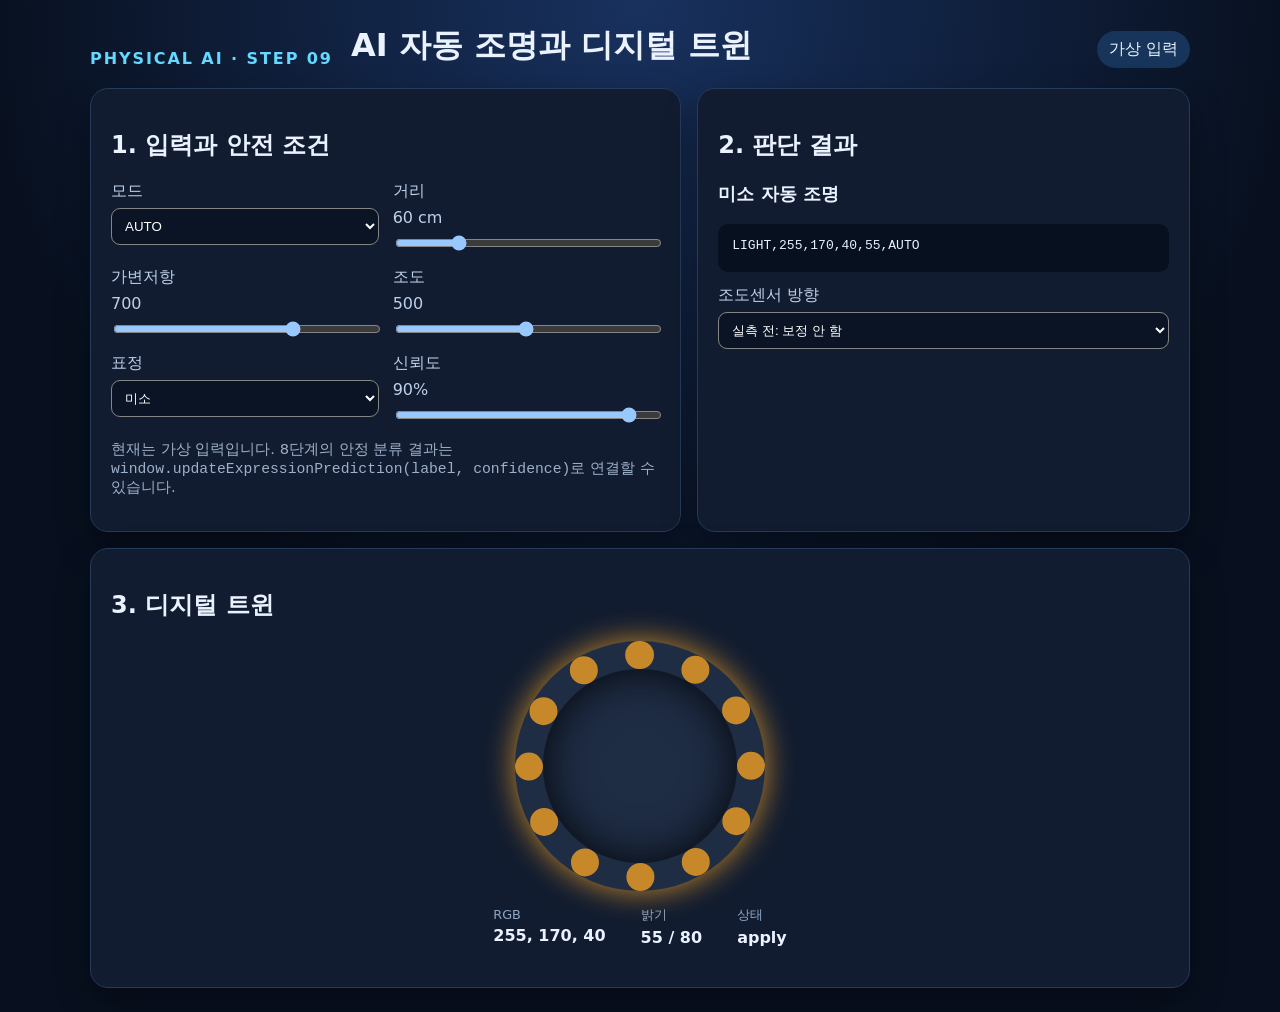
==== web/09_digital_twin/index.html @ 02e0abfb "Build web, AI, and digital twin lessons" ====
<!doctype html><html lang="ko"><head><meta charset="UTF-8"><meta name="viewport" content="width=device-width,initial-scale=1"><title>9단계 | AI 자동 조명과 디지털 트윈</title><link rel="stylesheet" href="styles.css"><script type="module" src="app.mjs"></script></head>
<body><header><p>PHYSICAL AI · STEP 09</p><h1>AI 자동 조명과 디지털 트윈</h1><span>가상 입력</span></header><main>
<section><h2>1. 입력과 안전 조건</h2><div class="grid">
<label>모드<select id="mode"><option>AUTO</option><option>MANUAL</option></select></label>
<label>거리 <output id="distanceOut"></output><input id="distance" type="range" min="5" max="250" value="60"></label>
<label>가변저항 <output id="potOut"></output><input id="pot" type="range" min="0" max="1023" value="700"></label>
<label>조도 <output id="lightOut"></output><input id="light" type="range" min="0" max="1023" value="500"></label>
<label>표정<select id="expression"><option value="smile">미소</option><option value="neutral">중립</option><option value="surprised">놀란 표정</option><option value="frown">찡그린 표정</option><option value="">확인 중</option></select></label>
<label>신뢰도 <output id="confidenceOut"></output><input id="confidence" type="range" min="0" max="1" step="0.01" value="0.90"></label></div>
<p class="note">현재는 가상 입력입니다. 8단계의 안정 분류 결과는 <code>window.updateExpressionPrediction(label, confidence)</code>로 연결할 수 있습니다.</p></section>
<section><h2>2. 판단 결과</h2><div id="decision" class="decision"></div><pre id="command"></pre><label>조도센서 방향<select id="lightDirection"><option value="unknown">실측 전: 보정 안 함</option><option value="higher_is_brighter">밝을수록 값이 큼</option><option value="lower_is_brighter">밝을수록 값이 작음</option></select></label></section>
<section><h2>3. 디지털 트윈</h2><div id="ring" class="ring" role="img"></div><dl><div><dt>RGB</dt><dd id="rgb">-</dd></div><div><dt>밝기</dt><dd id="brightness">-</dd></div><div><dt>상태</dt><dd id="action">-</dd></div></dl></section>
</main></body></html>
---- web/09_digital_twin/styles.css ----
:root{font-family:system-ui,sans-serif;color:#eaf1ff;background:#08101f;color-scheme:dark}*{box-sizing:border-box}body{margin:0;padding:24px;background:radial-gradient(circle at top,#18315e,#08101f 55%)}header,main{max-width:1100px;margin:auto}header{display:flex;align-items:end;gap:18px;flex-wrap:wrap;margin-bottom:20px}header p{color:#65d8ff;letter-spacing:.12em;font-weight:700;margin:0}h1{margin:0;flex:1}header span{padding:8px 12px;background:#17355a;border-radius:999px}main{display:grid;grid-template-columns:1.2fr 1fr;gap:16px}section{background:#111c30;border:1px solid #263a59;border-radius:18px;padding:20px;box-shadow:0 14px 35px #0005}section:last-child{grid-column:1/-1}.grid{display:grid;grid-template-columns:1fr 1fr;gap:14px}label{display:flex;flex-direction:column;gap:6px;color:#bed0ea}select,input{width:100%}select{padding:9px;border-radius:9px;background:#0b1424}.note{color:#9eb0c9;font-size:.92rem}.decision{font-size:1.15rem;font-weight:750;margin:18px 0}pre{background:#07101e;padding:14px;border-radius:10px;min-height:48px}.ring{width:250px;height:250px;border-radius:50%;margin:16px auto;background:#23324b;box-shadow:inset 0 0 45px #000,0 0 var(--glow,0px) var(--color,#000);border:28px dotted var(--color,#52647d);transition:.25s}dl{display:flex;justify-content:center;gap:35px}dt{color:#8fa5c3;font-size:.8rem}dd{margin:4px 0;font-weight:700}@media(max-width:760px){main,.grid{grid-template-columns:1fr}section:last-child{grid-column:auto}}
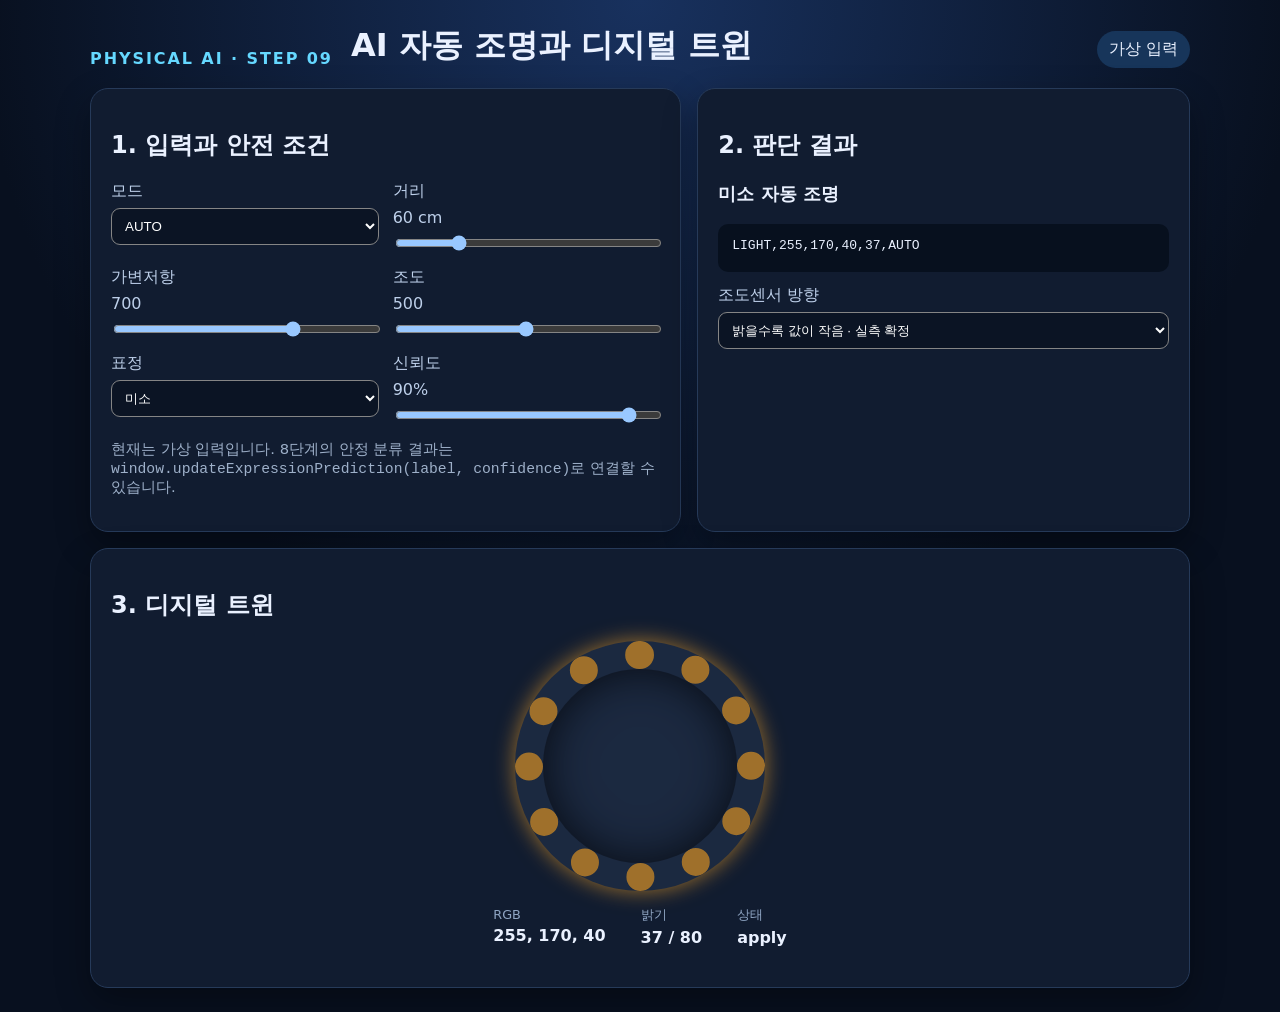
==== commit 2033cc3b: "Add final sensor AI light integration" ====
--- a/web/09_digital_twin/index.html
+++ b/web/09_digital_twin/index.html
@@ -8,6 +8,6 @@
 <label>표정<select id="expression"><option value="smile">미소</option><option value="neutral">중립</option><option value="surprised">놀란 표정</option><option value="frown">찡그린 표정</option><option value="">확인 중</option></select></label>
 <label>신뢰도 <output id="confidenceOut"></output><input id="confidence" type="range" min="0" max="1" step="0.01" value="0.90"></label></div>
 <p class="note">현재는 가상 입력입니다. 8단계의 안정 분류 결과는 <code>window.updateExpressionPrediction(label, confidence)</code>로 연결할 수 있습니다.</p></section>
-<section><h2>2. 판단 결과</h2><div id="decision" class="decision"></div><pre id="command"></pre><label>조도센서 방향<select id="lightDirection"><option value="unknown">실측 전: 보정 안 함</option><option value="higher_is_brighter">밝을수록 값이 큼</option><option value="lower_is_brighter">밝을수록 값이 작음</option></select></label></section>
+<section><h2>2. 판단 결과</h2><div id="decision" class="decision"></div><pre id="command"></pre><label>조도센서 방향<select id="lightDirection"><option value="lower_is_brighter" selected>밝을수록 값이 작음 · 실측 확정</option><option value="higher_is_brighter">밝을수록 값이 큼</option><option value="unknown">조도 보정 안 함</option></select></label></section>
 <section><h2>3. 디지털 트윈</h2><div id="ring" class="ring" role="img"></div><dl><div><dt>RGB</dt><dd id="rgb">-</dd></div><div><dt>밝기</dt><dd id="brightness">-</dd></div><div><dt>상태</dt><dd id="action">-</dd></div></dl></section>
 </main></body></html>
